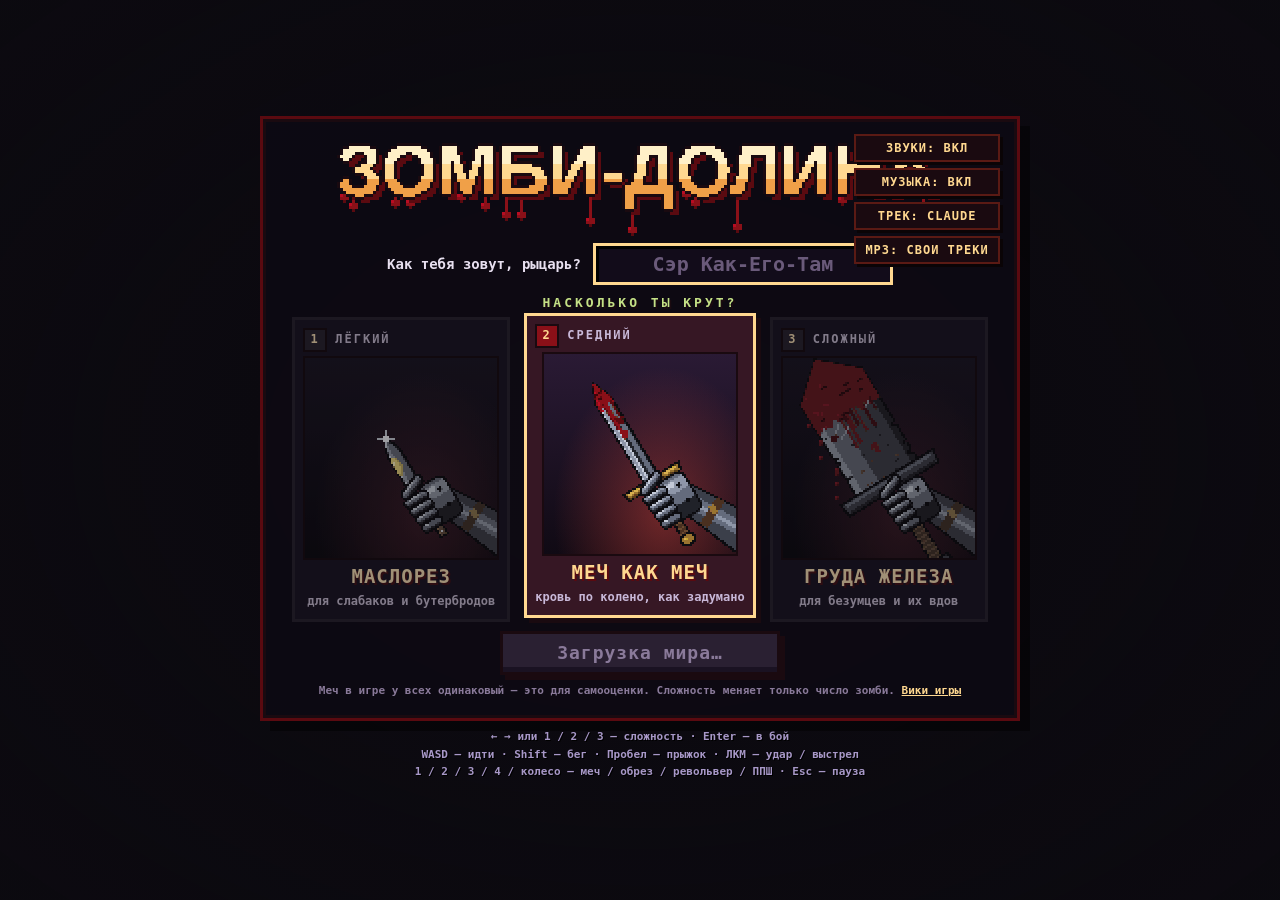
==== index.html @ a24e1ecd "Update build: bride zones, lash, leap, tempo; phase 2 freeze fix; sound watchdog; Pakhom keeps the P" ====
<!doctype html>
<html lang="ru">
<head>
  <meta charset="utf-8" />
  <meta name="viewport" content="width=device-width, initial-scale=1" />
  <title>Зомби-долина</title>
  <style> /* score + combo (ui/score.js): total top right, the multiplier, its 2 s window, the pot; points popping over the kills */
    #score, #pops { --ol: -2px -2px #1a0a10, 0 -2px #1a0a10, 2px -2px #1a0a10, -2px 0 #1a0a10, 2px 0 #1a0a10, -2px 2px #1a0a10, 0 2px #1a0a10, 2px 2px #1a0a10; }
    #score { position: absolute; right: 26px; top: 14px; text-align: right; color: #ffd890; }
    #scoreN { display: inline-block; font-size: 44px; line-height: 1; letter-spacing: 1px; transform-origin: 100% 60%; text-shadow: var(--ol), 4px 4px 0 #7a0812, 6px 6px 0 #1a0a10; }
    #scoreN.up { color: #fff0c8; transform: scale(1.12); }
    #scoreN.zero { visibility: hidden; }
    #combo { display: none; --heat: #ffd890; }
    #combo.on { display: block; }
    #comboRow { display: flex; justify-content: flex-end; align-items: center; gap: 12px; margin-top: 4px; }
    #comboBump { display: inline-block; transform-origin: 70% 70%; }
    #comboX { display: inline-block; font-size: 84px; line-height: 0.9; font-style: italic; letter-spacing: -3px; padding-right: 10px; color: var(--heat);
      text-shadow: -3px -3px #1a0a10, 0 -3px #1a0a10, 3px -3px #1a0a10, -3px 0 #1a0a10, 3px 0 #1a0a10, -3px 3px #1a0a10, 0 3px #1a0a10, 3px 3px #1a0a10,
        6px 6px 0 #7a0812, 8px 8px 0 #5a0a10, 10px 10px 0 #1a0a10; animation: comboThrob 0.55s ease-in-out infinite; }
    #comboMax { display: none; padding: 4px 9px 3px; font-size: 18px; letter-spacing: 2px; color: #ffe8b0; background: #9a0016; box-shadow: 3px 3px 0 #1a0a10; transform: skewX(-12deg); }
    #combo.max #comboX { font-size: 100px; animation: comboShake 0.1s steps(1) infinite; }
    #combo.max #comboMax { display: inline-block; animation: comboBlink 0.3s steps(1) infinite; }
    #combo.hit #comboX { color: #5a0a10; text-shadow: -3px -3px #ffd890, 3px -3px #ffd890, -3px 3px #ffd890, 3px 3px #ffd890, 0 -3px #ffd890, 0 3px #ffd890, 8px 8px 0 #1a0a10; }
    #comboBar { margin: 8px 0 0 auto; width: 210px; height: 8px; background: #1a0a10; box-shadow: 0 0 0 2px #1a0a10, 4px 4px 0 2px #5a0a10; }
    #comboFill { height: 100%; background: var(--heat); transform-origin: 100% 50%; }
    #combo.low #comboFill { animation: comboLow 0.16s steps(1) infinite; }
    #comboPot { display: block; margin-top: 10px; font-size: 26px; line-height: 1; font-style: normal; color: #ffe8b0; text-shadow: var(--ol), 3px 3px 0 #7a0812, 5px 5px 0 #1a0a10; }
    #comboFly { position: absolute; right: 0; top: 0; opacity: 0; font-size: 30px; line-height: 1; font-style: normal; color: #fff0c8; transform-origin: 100% 50%;
      text-shadow: var(--ol), 3px 3px 0 #7a0812, 5px 5px 0 #1a0a10; }
    #comboFly.burn { color: #9a0016; text-decoration: line-through; text-shadow: var(--ol); }
    @keyframes comboThrob { 0%, 100% { transform: rotate(-2deg); } 50% { transform: rotate(2deg) scale(1.07); } }
    @keyframes comboLow { 50% { background: #5a0a10; } }
    @keyframes comboShake { 0% { transform: translate(2px, -2px) rotate(-2deg); } 25% { transform: translate(-3px, 1px) rotate(1deg); }
      50% { transform: translate(1px, 2px) rotate(2deg); } 75% { transform: translate(-1px, -3px) rotate(-1deg); } }
    @keyframes comboBlink { 50% { background: #ffd890; color: #5a0a10; } }
    #pops { position: absolute; inset: 0; overflow: hidden; }
    .pop { position: absolute; left: 0; top: 0; opacity: 0; white-space: nowrap; text-align: center; }
    .pop b { display: block; font-size: 26px; line-height: 1; color: #ffd890; text-shadow: var(--ol), 3px 3px 0 #7a0812, 5px 5px 0 #1a0a10; }
    .pop i { display: inline-block; margin-top: 6px; padding: 3px 8px 2px; font-size: 15px; font-style: normal; letter-spacing: 1px; color: #ffe8b0; background: #9a0016; box-shadow: 3px 3px 0 #1a0a10; transform: skewX(-12deg); }
    .pop i:empty { display: none; }
    .pop.t2 b { font-size: 34px; color: #ffc050; }
    .pop.t3 b { font-size: 44px; color: #ff8c3c; }
    .pop.t4 b { font-size: 58px; color: #ff4632; }
    .pop.t3 i, .pop.t4 i { font-size: 18px; }
    .pop.cut b { font-size: 19px; color: #e8d8b0; }
  </style>
  <style>
    html, body { margin: 0; height: 100%; background: #0c0a10; overflow: hidden; }
    #game { position: fixed; inset: 0; width: 100vw; height: 100vh; display: block; image-rendering: pixelated; }
    #overlay { position: fixed; inset: 0; display: flex; flex-direction: column; align-items: center; justify-content: center; gap: 12px;
      padding: 24px; background: rgba(12, 10, 16, 0.72); color: #e8e0f0; font: 600 18px/1.5 ui-monospace, Menlo, monospace; text-align: center; cursor: pointer; }
    #overlay h1 { margin: 0; font-size: 44px; letter-spacing: 2px; color: #ffd890; text-shadow: 3px 3px 0 #5a0a10; }
    .audio { display: flex; gap: 12px; justify-content: center; margin-top: 12px; }
    .audio button { font: 700 15px ui-monospace, Menlo, monospace; letter-spacing: 1px; padding: 7px 14px; color: #ffd890; background: #1a0a10; border: 2px solid #5a1a14; box-shadow: 3px 3px 0 #0a0406; cursor: pointer; }
    .audio button:hover { background: #2a1018; }
    .audio button.off { color: #7a6a8a; border-color: #3a2a48; }
    #overlay.hidden, #hud.hidden, #dead.hidden { display: none; }
    body.shot #overlay { display: none; }
    #toast { position: fixed; left: 50%; bottom: 64px; transform: translateX(-50%); padding: 6px 14px; background: rgba(12, 10, 16, 0.82);
      color: #ffd890; font: 600 16px ui-monospace, Menlo, monospace; border: 2px solid #5a0a10; opacity: 0; transition: opacity 0.3s; pointer-events: none; }
    #toast.on { opacity: 1; }
    #dialog { position: fixed; left: 50%; bottom: 36px; width: min(1040px, 84vw); transform: translateX(-50%); box-sizing: border-box; padding: 14px 20px 12px;
      background: rgba(18, 9, 24, 0.94); border: 3px solid #5a1a14; box-shadow: 0 0 0 3px #1a0a10, 6px 6px 0 3px #0a0406; color: #e8dcc8; font: 600 20px/1.45 ui-monospace, Menlo, monospace; }
    #dialog { display: flex; gap: 18px; align-items: flex-start; z-index: 5; background: #120818; } /* over the weapon panel while you talk */
    #dialog.hidden { display: none; }
    #dialog .face { flex: none; width: 192px; height: 192px; image-rendering: pixelated; border: 3px solid #1a0a10; box-shadow: 0 0 0 2px #5a1a14; }
    #dialog .body { flex: 1; min-width: 0; }
    #dialog .who { display: block; margin-bottom: 8px; font-size: 20px; letter-spacing: 2px; color: #ffd890; text-shadow: 2px 2px 0 #5a0a10; }
    #dialog .text { margin: 0 0 12px; min-height: 4.3em; font-size: 22px; line-height: 1.4; }
    #dialog .opts p { margin: 4px 0; font-size: 20px; color: #ffb070; }
    #dialog .opts .hint { color: #8a7a9a; font-size: 15px; }
    #dialog .opts.wait { visibility: hidden; }
    /* the end, Hotline Miami style: stripes rolling behind, the title shaking in two colours, the stats sliding in and counting up,
       the grade stamped down last, then what you missed */
    #end { position: fixed; inset: 0; z-index: 9; display: flex; flex-direction: column; align-items: center; justify-content: center; gap: 4px; overflow: hidden;
      background: repeating-linear-gradient(-30deg, rgba(90,0,14,0.9) 0 40px, rgba(40,0,8,0.94) 40px 80px); background-size: 160px 160px; animation: endRoll 6s linear infinite;
      color: #e8dcc8; font: 700 18px ui-monospace, Menlo, monospace; cursor: pointer; text-align: center; }
    #end::before { content: ''; position: absolute; inset: 0; background: radial-gradient(ellipse at center, transparent 30%, rgba(4,0,2,0.85) 80%); pointer-events: none; }
    #end > * { position: relative; }
    #end.hidden { display: none; }
    @keyframes endRoll { to { background-position: 160px 0; } }
    #end h1 { margin: 0; font-size: 66px; letter-spacing: 8px; color: #ffe8c0; text-shadow: -4px 0 #ff2a5a, 4px 0 #2ad8ff, 6px 6px 0 #1a0006; animation: endShake 0.12s steps(1) infinite; transform: skewX(-8deg); }
    @keyframes endShake { 0% { transform: skewX(-8deg) translate(0, 0); } 33% { transform: skewX(-8deg) translate(2px, -1px); } 66% { transform: skewX(-8deg) translate(-2px, 1px); } }
    #end .name { margin: 0 0 4px; color: #ffd890; letter-spacing: 4px; }
    #end .rows p { margin: 2px 0; display: flex; gap: 40px; justify-content: space-between; min-width: 400px; padding: 2px 12px; background: rgba(10,0,4,0.55); opacity: 0; animation: endRow 0.3s ease-out forwards; }
    @keyframes endRow { from { opacity: 0; transform: translateX(-60px); } to { opacity: 1; transform: none; } }
    #end .rows i { font-style: normal; color: #c8b0d0; }
    #end .rows b { color: #fff0c8; }
    #end .grade { font-size: 190px; line-height: 1; color: #ffd890; text-shadow: -6px 0 #ff2a5a, 6px 0 #2ad8ff, 10px 10px 0 #1a0a10; opacity: 0; animation: endStamp 0.35s cubic-bezier(.2,1.6,.4,1) forwards; }
    @keyframes endStamp { from { opacity: 0; transform: scale(3) rotate(-12deg); } to { opacity: 1; transform: scale(1) rotate(-6deg); } }
    #end .missed { margin-top: 6px; opacity: 0; animation: endRow 0.4s ease-out forwards; }
    #end .missed b { display: block; color: #ff4a3a; letter-spacing: 4px; font-size: 16px; margin-bottom: 4px; }
    #end .missed p { margin: 2px 0; color: #e8c8b8; font-style: italic; font-weight: 400; font-size: 16px; }
    #end .hint { margin: 8px 0 0; color: #a88a9a; font-style: italic; font-size: 15px; }
    #end .credit { font-size: 11px; color: #8a7a9a; font-weight: 400; margin-top: 8px; }
    #end .again { margin-top: 10px; color: #c8b8d8; font-size: 14px; animation: dread 1.4s ease-in-out infinite; }
    #plaque { position: fixed; left: 50%; top: 58%; transform: translateX(-50%); pointer-events: none; opacity: 0; transition: opacity 0.7s; }
    #plaque.on { opacity: 1; animation: dread 2.8s ease-in-out infinite; }
    #plaque canvas { display: block; image-rendering: pixelated; }
    #plaque.jolt canvas { animation: jolt 0.24s steps(1) 1; }
    @keyframes dread { 50% { filter: brightness(1.3); } }
    @keyframes jolt { 0% { transform: translate(-4px, 3px); } 33% { transform: translate(4px, -2px); } 66% { transform: translate(-2px, 1px); } }
    body.shot #plaque { transition: none; animation: none; }
    #hud { position: fixed; inset: 0; pointer-events: none; font: 700 16px ui-monospace, Menlo, monospace; color: #e8e0f0; }
    #hp { position: absolute; left: 24px; bottom: 24px; width: 260px; height: 18px; border: 3px solid #1a0a10; background: #2a0c12; box-shadow: 0 0 0 2px #5a0a10; }
    #hpfill { height: 100%; width: 100%; background: linear-gradient(#ff5a4a, #b0101c 60%, #7a0812); transition: width 0.15s; }
    #hp span { position: absolute; left: -2px; top: -26px; color: #ffd890; text-shadow: 2px 2px 0 #5a0a10; }
    #st { position: absolute; left: 24px; bottom: 8px; width: 260px; height: 6px; border: 2px solid #1a0a10; background: #1c2414; box-shadow: 0 0 0 1px #3a4a1a; }
    #stfill { height: 100%; width: 100%; background: linear-gradient(#f0f080, #a8b830); }
    #st.winded #stfill { background: #7a6a3a; }
    #timer { position: absolute; left: 50%; top: 14px; transform: translateX(-50%); font-size: 22px; letter-spacing: 3px; color: #e8dcc8; text-shadow: -2px -2px #1a0a10, 2px -2px #1a0a10, -2px 2px #1a0a10, 2px 2px #1a0a10, 3px 3px 0 #5a0a10; } /* the run's time */
    #tips { position: absolute; left: 50%; bottom: 150px; transform: translateX(-50%); font-size: 20px; letter-spacing: 2px; color: #fff4d8; opacity: 0; transition: opacity 0.5s; text-shadow: -2px -2px #1a0a10, 2px -2px #1a0a10, -2px 2px #1a0a10, 2px 2px #1a0a10, 3px 3px 0 #7a0812; white-space: nowrap; } /* the first minute's tips (ui/tips.js) */
    #tips.on { opacity: 1; animation: tipBob 1.6s ease-in-out infinite; }
    @keyframes tipBob { 50% { margin-bottom: 4px; } }
    #goal { position: absolute; left: 26px; top: 18px; color: #ffd890; text-shadow: -2px -2px #1a0a10, 2px -2px #1a0a10, -2px 2px #1a0a10, 2px 2px #1a0a10, 4px 4px 0 #5a0a10; } /* what to do now (level/goal.js) */
    #goal.hidden { display: none; }
    #goal span { display: block; font-size: 13px; letter-spacing: 3px; color: #a08ab0; }
    #goal b { display: block; margin-top: 2px; font-size: 22px; letter-spacing: 1px; }
    #goal.new b { animation: goalNew 1.6s steps(8) 1; }
    @keyframes goalNew { 0%, 25%, 50% { color: #fff4d8; transform: translateX(6px); } 12%, 37%, 62% { color: #c8102a; transform: none; } 100% { color: #ffd890; } }
    #mark { position: absolute; transform: translate(-50%, -100%); text-align: center; color: #b8d0ff; text-shadow: -2px -2px #0a0a1a, 2px -2px #0a0a1a, -2px 2px #0a0a1a, 2px 2px #0a0a1a; animation: markBob 0.9s ease-in-out infinite; } /* the way on, over the tower door */
    #mark.hidden { display: none; }
    #mark i { display: block; font: normal 700 30px/1 ui-monospace, Menlo, monospace; }
    #mark span { font-size: 14px; letter-spacing: 1px; }
    @keyframes markBob { 50% { margin-top: -6px; } }
    #arms { position: absolute; right: 16px; bottom: 12px; zoom: 1.5; display: flex; flex-direction: column; gap: 8px; align-items: flex-end; } /* weapon panel (ui/hud.js) */
    #arms .slot { position: relative; box-sizing: border-box; width: 184px; height: 46px; padding: 0 10px 0 14px; display: grid; grid: 1fr auto auto 1fr / 88px 1fr; column-gap: 10px;
      background: rgba(14, 9, 20, 0.82); border: 2px solid #1a0a10; box-shadow: 0 0 0 2px #3a2a48; transform-origin: 100% 50%; }
    #arms .slot.hidden { display: none; }
    #arms .key { position: absolute; left: -2px; top: -2px; width: 15px; height: 15px; font-size: 12px; line-height: 15px; text-align: center; color: #8a7a9a; background: #1a0a10; }
    #arms canvas { grid-column: 1; grid-row: 1 / 5; place-self: center; image-rendering: pixelated; filter: saturate(0.45) brightness(0.8); }
    #arms [data-arm=sword] canvas { grid-column: 1 / 3; } /* no rounds: the long blade takes the whole row */
    #arms .cnt { grid-column: 2; grid-row: 2; text-align: right; font-size: 13px; line-height: 20px; color: #7a6a8a; }
    #arms .cnt b { font-size: 20px; color: #b8a8c8; }
    #arms .cnt i { font-style: normal; }
    #arms .bar { grid-column: 2; grid-row: 3; height: 4px; margin-top: 2px; background: #2a2032; }
    #arms .bar div { height: 100%; width: 100%; background: #8a7a6a; }
    #arms .sel { transform: scale(1.1); background: rgba(36, 20, 48, 0.9); box-shadow: 0 0 0 2px #ffd890, 3px 3px 0 3px #5a0a10; animation: pick 0.22s ease-out; }
    #arms .sel .key { background: #ffd890; color: #1a0a10; }
    #arms .sel canvas { filter: drop-shadow(2px 2px 0 #1a0a10); }
    #arms .sel .cnt { color: #c8b8d8; }
    #arms .sel .cnt b { color: #ffd890; text-shadow: 2px 2px 0 #5a0a10; }
    #arms .sel .bar div { background: #ffd890; }
    #arms .empty .cnt b { color: #ff3a30; animation: blink 0.4s steps(1) infinite; }
    #arms .empty .bar div { background: #c01020; }
    @keyframes pick { 0% { transform: scale(1.3) translateX(-10px); box-shadow: 0 0 0 3px #fff6dc, 3px 3px 0 3px #5a0a10; } 45% { transform: scale(1.05); } }
    @keyframes blink { 50% { opacity: 0.3; } }
    #boss { position: absolute; left: 50%; bottom: 26px; width: min(560px, 46vw); transform: translateX(-50%); text-align: center; }
    #boss.hidden { display: none; }
    #boss span { display: block; margin-bottom: 6px; color: #ffd890; letter-spacing: 4px; text-shadow: 2px 2px 0 #5a0a10; }
    #bossBar { position: relative; height: 14px; border: 3px solid #1a0a10; background: #2a0c12; box-shadow: 0 0 0 2px #5a0a10; }
    #bossChunk, #bossFill { position: absolute; left: 0; top: 0; bottom: 0; width: 100%; }
    #bossChunk { background: #ffd890; transition: width 0.5s ease-in 0.45s; } /* the bite a blow took lingers, then drains */
    #bossFill { background: linear-gradient(#d0283c, #8a0a1c 60%, #4e0410); }
    #cross { position: absolute; left: 50%; top: 50%; width: 4px; height: 4px; margin: -2px 0 0 -2px; background: #ffd890; box-shadow: 0 0 0 1px #1a0a10; }
    #hurt { position: fixed; inset: 0; pointer-events: none; opacity: 0; background: radial-gradient(ellipse at center, transparent 45%, rgba(160, 0, 20, 0.85) 100%); }
    #dead { position: fixed; inset: 0; display: flex; flex-direction: column; align-items: center; justify-content: center; background: rgba(60, 0, 8, 0.55);
      color: #ffd890; font: 700 20px ui-monospace, Menlo, monospace; text-shadow: 3px 3px 0 #2a0006; pointer-events: none; }
    #dead h1 { font-size: 64px; margin: 0 0 12px; color: #ff3030; }
  </style>
  <script type="module" crossorigin src="./assets/index-BRkAwffe.js"></script>
  <link rel="modulepreload" crossorigin href="./assets/three.module-XIyfNGYK.js">
  <link rel="modulepreload" crossorigin href="./assets/config-BKam7wqf.js">
  <link rel="modulepreload" crossorigin href="./assets/game-DE-IoDGG.js">
  <link rel="modulepreload" crossorigin href="./assets/math-DbhsiLJH.js">
  <link rel="modulepreload" crossorigin href="./assets/controller-CVz6_z1r.js">
  <link rel="modulepreload" crossorigin href="./assets/health-qaPNN-iI.js">
  <link rel="modulepreload" crossorigin href="./assets/sword-Db46wwe0.js">
  <link rel="modulepreload" crossorigin href="./assets/pistol-Bp3r5UcH.js">
  <link rel="modulepreload" crossorigin href="./assets/brain-CezSxd8L.js">
  <link rel="stylesheet" crossorigin href="./assets/index-ACtl2GTf.css">
</head>
<body>
  <canvas id="game"></canvas>
  <div id="hurt"></div>
  <div id="hud" class="hidden">
    <div id="pops"></div>
    <div id="score"><b id="scoreN">0</b><div id="combo"><div id="comboRow"><i id="comboMax">МАКС</i><span id="comboBump"><b id="comboX"></b></span></div>
      <div id="comboBar"><div id="comboFill"></div></div><em id="comboPot"></em></div><em id="comboFly"></em></div>
    <div id="hp"><div id="hpfill"></div><span>HP</span></div>
    <div id="st"><div id="stfill"></div></div>
    <div id="arms">
      <div class="slot" data-arm="sword"><b class="key">1</b><canvas></canvas></div>
      <div class="slot" data-arm="gun"><b class="key">2</b><canvas></canvas><div class="cnt"><b></b>/<i></i></div><div class="bar"><div></div></div></div>
      <div class="slot" data-arm="pistol"><b class="key">3</b><canvas></canvas><div class="cnt"><b></b>/<i></i></div><div class="bar"><div></div></div></div>
      <div class="slot" data-arm="smg"><b class="key">4</b><canvas></canvas><div class="cnt"><b></b>/<i></i></div><div class="bar"><div></div></div></div>
    </div>
    <div id="timer">00:00</div><div id="tips"></div>
    <div id="mark" class="hidden"><i>▼</i><span></span></div>
    <div id="goal" class="hidden"><span>ЗАДАЧА</span><b></b></div>
    <div id="cross"></div>
    <div id="boss" class="hidden"><span>КОРОЛЬ-ЗОМБИ</span><div id="bossBar"><div id="bossChunk"></div><div id="bossFill"></div></div></div>
  </div>
  <div id="plaque"><canvas></canvas></div>
  <div id="end" class="hidden" onclick="location.reload()"><h1>УРОВЕНЬ ПРОЙДЕН</h1><p class="name"></p><div class="rows"></div><b class="grade"></b><div class="missed"></div><p class="hint">Где-то очень далеко кто-то недовольно цокнул языком.</p><p class="credit">Музыка из туалета: «Fluffing a Duck», Kevin MacLeod (incompetech.com), CC BY 4.0</p><p class="again">Кликни — заново</p></div>
  <div id="dialog" class="hidden"><canvas class="face"></canvas><div class="body"><b class="who"></b><p class="text"></p><div class="opts"></div></div></div>
  <div id="dead" class="hidden"><h1>ТЫ МЁРТВ</h1><p>Кликни, чтобы снова в бой</p></div>
  <div id="overlay"><h1>ЗОМБИ-ДОЛИНА</h1><p id="status">Загрузка мира…</p></div>
  <div id="menu" class="hidden"></div>
  <div id="toast"></div>
</body>
</html>
---- assets/index-ACtl2GTf.css ----
#menu{--px: 2;--tpx: 3;position:fixed;inset:0;z-index:10;display:flex;flex-direction:column;align-items:center;justify-content:center;gap:calc(var(--px) * 5px);padding:8px;box-sizing:border-box;color:#e8e0f0;font:600 calc(var(--px) * 7px)/1.35 ui-monospace,Menlo,monospace;background:radial-gradient(ellipse at center,#0c0a104d,#0c0a10c7);user-select:none}#menu.hidden{display:none}#menu p{margin:0}#menu canvas{display:block;image-rendering:pixelated;width:calc(var(--w) * var(--px) * 1px);height:calc(var(--h) * var(--px) * 1px)}#menu .panel{display:flex;flex-direction:column;align-items:center;gap:calc(var(--px) * 4.5px);padding:calc(var(--px) * 6px) calc(var(--px) * 13px) calc(var(--px) * 8px);background:#0e0a14d6;border:3px solid #1a0a10;box-shadow:0 0 0 3px #5a0a10,10px 10px 0 3px #00000073}#menu .panel.shake{animation:shake .34s}#menu h1{margin:0 0 calc(var(--px) * -7px)}#menu h1 canvas{width:calc(var(--w) * var(--tpx) * 1px);height:calc(var(--h) * var(--tpx) * 1px)}#menu .who{display:flex;align-items:center;gap:calc(var(--px) * 6px)}#menu input{width:calc(var(--px) * 150px);padding:calc(var(--px) * 3px) calc(var(--px) * 5px);box-sizing:border-box;text-align:center;font:700 calc(var(--px) * 10px) ui-monospace,Menlo,monospace;color:#ffd890;caret-color:#ffd890;background:#120c1a;border:3px solid #5a0a10;outline:none;box-shadow:inset 3px 3px #000;user-select:text}#menu input::placeholder{color:#6a5a7a}#menu input:focus{border-color:#ffd890}#menu .ask{margin-bottom:calc(var(--px) * -2px);font-size:calc(var(--px) * 6.5px);letter-spacing:3px;text-transform:uppercase;color:#c4e086;text-shadow:2px 2px 0 #1a0a10}#menu .cards{display:flex;gap:calc(var(--px) * 7px)}#menu .card{display:flex;flex-direction:column;align-items:center;gap:calc(var(--px) * 2px);padding:calc(var(--px) * 4px) calc(var(--px) * 4px) calc(var(--px) * 5px);color:inherit;font:inherit;background:#1e142ce0;border:3px solid #2a2032;cursor:pointer;opacity:.72;filter:saturate(.6) brightness(.9);transition:transform .12s,opacity .12s,filter .12s}#menu .card:hover{opacity:.88}#menu .card.on{opacity:1;filter:none;border-color:#ffd890;background:#3a1826eb;transform:translateY(calc(var(--px) * -2px));box-shadow:5px 5px #1a0a10;animation:slam .2s ease-out}#menu .tag{align-self:stretch;display:flex;align-items:center;gap:calc(var(--px) * 4px);font-size:calc(var(--px) * 6px);letter-spacing:2px;color:#c8b8d8}#menu .tag b{display:grid;place-items:center;width:calc(var(--px) * 10px);height:calc(var(--px) * 10px);color:#ffd890;background:#2a2032;border:2px solid #1a0a10}#menu .card.on .tag b{background:#8a1018}#menu .pic{display:block;border:2px solid #1a0a10;overflow:hidden;background:radial-gradient(ellipse at 62% 80%,rgba(150,40,60,.4),transparent 65%),linear-gradient(#1c1428,#0c0912)}#menu .card.on .pic{background:radial-gradient(ellipse at 62% 80%,rgba(220,70,60,.45),transparent 65%),linear-gradient(#2a1a34,#100a14)}#menu .name{font-size:calc(var(--px) * 9.5px);letter-spacing:1px;color:#ffd890;text-shadow:2px 2px 0 #5a0a10}#menu .joke{font-size:calc(var(--px) * 6px);color:#c8b8d8;white-space:nowrap}#menu .go{min-width:calc(var(--px) * 140px);padding:calc(var(--px) * 5px) calc(var(--px) * 13px);cursor:pointer;font:900 calc(var(--px) * 13px)/1 ui-monospace,Menlo,monospace;letter-spacing:4px;color:#ffd890;text-shadow:2px 2px 0 #3a060a;background:#8a1018;border:3px solid #1a0a10;box-shadow:inset 0 -5px #5a0a10,inset 0 3px #b80c22,5px 5px #1a0a10;animation:throb 1.8s ease-in-out infinite}#menu .go:hover:not(:disabled){background:#a8061a;animation:none}#menu .go:active:not(:disabled){transform:translate(2px,2px);box-shadow:inset 0 -5px #5a0a10,3px 3px #1a0a10}#menu .go:disabled{cursor:wait;font-size:calc(var(--px) * 9px);letter-spacing:1px;color:#8a7a9a;text-shadow:none;background:#2a2032;box-shadow:inset 0 -5px #1a1222,5px 5px #1a0a10;animation:none}#menu button:focus-visible{outline:2px dashed #ffd890;outline-offset:3px}#menu .note{font-size:calc(var(--px) * 5.5px);color:#8a7a9a}#menu .keys{font-size:calc(var(--px) * 5.5px);line-height:1.6;text-align:center;color:#a898c8;text-shadow:1px 1px 0 #000}@keyframes slam{0%{transform:translateY(calc(var(--px) * -2px)) scale(1.08)}}@keyframes shake{20%{transform:translate(-6px,3px) rotate(-.5deg)}40%{transform:translate(6px,-2px) rotate(.4deg)}60%{transform:translate(-3px,2px)}80%{transform:translate(2px,-1px)}}@keyframes throb{50%{background:#a8061a}}@media (max-height: 700px){#menu{--px: 1.5;--tpx: 2}}@media (min-width: 1700px) and (min-height: 1000px){#menu{--px: 3;--tpx: 4}}#menu .panel{position:relative}#menu .panel .audio{position:absolute;top:12px;right:14px;margin:0;flex-direction:column;gap:6px}#menu .panel .audio button{font-size:12px;padding:5px 9px}#menu .note a{color:#ffd890}
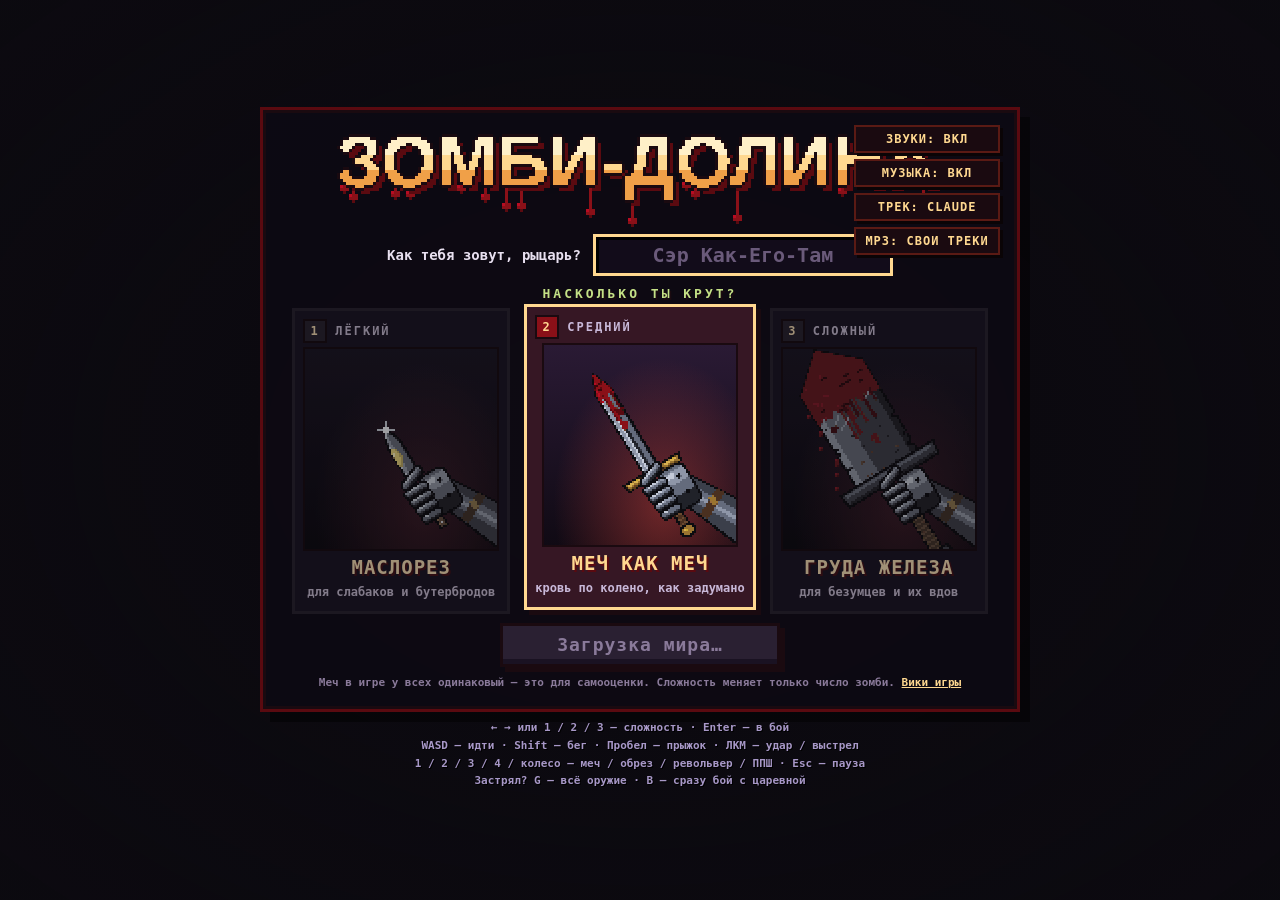
==== commit 2da687e0: "Update build: G and B shortcuts, quieter princess lines Co-Authored-By: Claude Opus 5.5 <noreply@ant" ====
--- a/index.html
+++ b/index.html
@@ -158,7 +158,7 @@
       color: #ffd890; font: 700 20px ui-monospace, Menlo, monospace; text-shadow: 3px 3px 0 #2a0006; pointer-events: none; }
     #dead h1 { font-size: 64px; margin: 0 0 12px; color: #ff3030; }
   </style>
-  <script type="module" crossorigin src="./assets/index-BRkAwffe.js"></script>
+  <script type="module" crossorigin src="./assets/index-DH3cBkx8.js"></script>
   <link rel="modulepreload" crossorigin href="./assets/three.module-XIyfNGYK.js">
   <link rel="modulepreload" crossorigin href="./assets/config-BKam7wqf.js">
   <link rel="modulepreload" crossorigin href="./assets/game-DE-IoDGG.js">
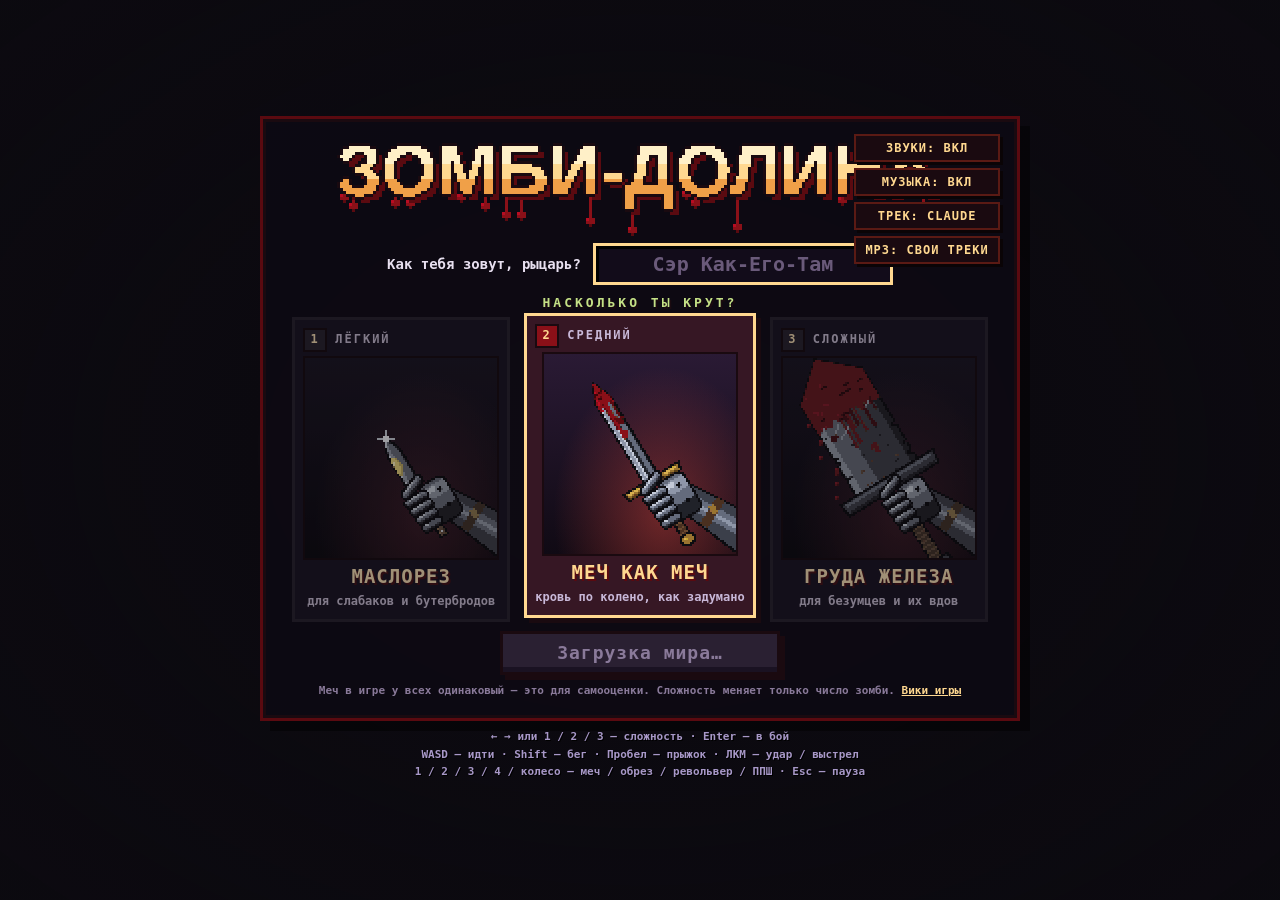
==== commit 9fb1dfdd: "Update build: G/B off, blue pill, glows, Pakhom says kill them first Co-Authored-By: Claude Opus 5.5" ====
--- a/index.html
+++ b/index.html
@@ -158,8 +158,8 @@
       color: #ffd890; font: 700 20px ui-monospace, Menlo, monospace; text-shadow: 3px 3px 0 #2a0006; pointer-events: none; }
     #dead h1 { font-size: 64px; margin: 0 0 12px; color: #ff3030; }
   </style>
-  <script type="module" crossorigin src="./assets/index-DH3cBkx8.js"></script>
-  <link rel="modulepreload" crossorigin href="./assets/three.module-XIyfNGYK.js">
+  <script type="module" crossorigin src="./assets/index-Bd-Ycwa-.js"></script>
+  <link rel="modulepreload" crossorigin href="./assets/three.module-BblPRNwT.js">
   <link rel="modulepreload" crossorigin href="./assets/config-BKam7wqf.js">
   <link rel="modulepreload" crossorigin href="./assets/game-DE-IoDGG.js">
   <link rel="modulepreload" crossorigin href="./assets/math-DbhsiLJH.js">
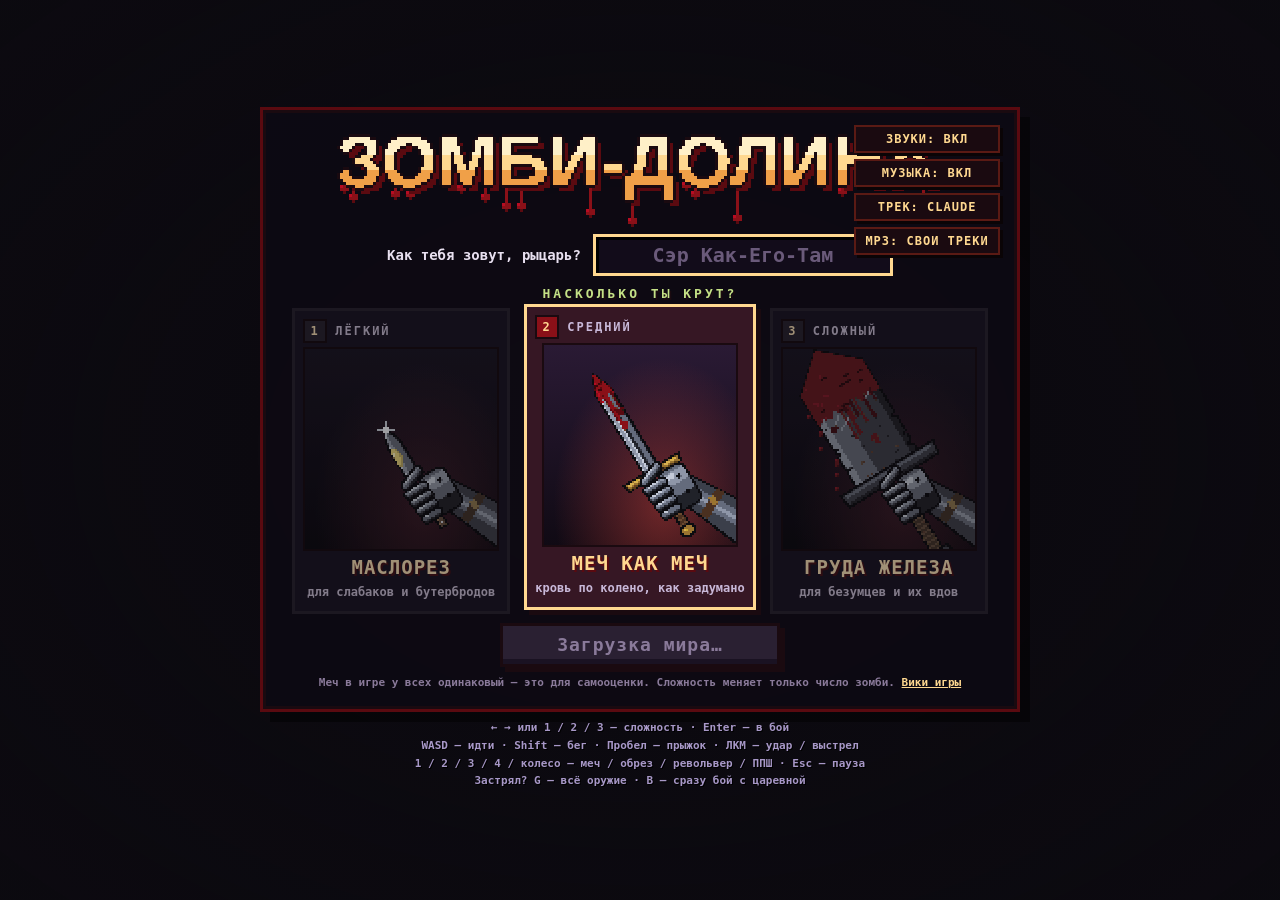
==== commit 9754cdfe: "Update build: G and B shortcuts back Co-Authored-By: Claude Opus 5.5 <noreply@anthropic.com>" ====
--- a/index.html
+++ b/index.html
@@ -153,12 +153,18 @@
     #bossChunk { background: #ffd890; transition: width 0.5s ease-in 0.45s; } /* the bite a blow took lingers, then drains */
     #bossFill { background: linear-gradient(#d0283c, #8a0a1c 60%, #4e0410); }
     #cross { position: absolute; left: 50%; top: 50%; width: 4px; height: 4px; margin: -2px 0 0 -2px; background: #ffd890; box-shadow: 0 0 0 1px #1a0a10; }
+    /* the blue pill's trip: a blue glow breathing in from the screen's edges, its hue drifting, while it lasts */
+    #trip { position: fixed; inset: 0; pointer-events: none; opacity: 0; transition: opacity 0.8s; mix-blend-mode: screen;
+      background: radial-gradient(ellipse at center, transparent 38%, rgba(40, 110, 255, 0.55) 78%, rgba(120, 60, 255, 0.85) 100%); animation: trip 2.4s ease-in-out infinite; }
+    #trip.on { opacity: 1; }
+    #trip.fade { opacity: 0.4; }
+    @keyframes trip { 0%, 100% { filter: hue-rotate(0deg) blur(0); transform: scale(1); } 50% { filter: hue-rotate(-50deg) blur(2px); transform: scale(1.04); } }
     #hurt { position: fixed; inset: 0; pointer-events: none; opacity: 0; background: radial-gradient(ellipse at center, transparent 45%, rgba(160, 0, 20, 0.85) 100%); }
     #dead { position: fixed; inset: 0; display: flex; flex-direction: column; align-items: center; justify-content: center; background: rgba(60, 0, 8, 0.55);
       color: #ffd890; font: 700 20px ui-monospace, Menlo, monospace; text-shadow: 3px 3px 0 #2a0006; pointer-events: none; }
     #dead h1 { font-size: 64px; margin: 0 0 12px; color: #ff3030; }
   </style>
-  <script type="module" crossorigin src="./assets/index-Bd-Ycwa-.js"></script>
+  <script type="module" crossorigin src="./assets/index-CtL9wQ_D.js"></script>
   <link rel="modulepreload" crossorigin href="./assets/three.module-BblPRNwT.js">
   <link rel="modulepreload" crossorigin href="./assets/config-BKam7wqf.js">
   <link rel="modulepreload" crossorigin href="./assets/game-DE-IoDGG.js">
@@ -172,7 +178,7 @@
 </head>
 <body>
   <canvas id="game"></canvas>
-  <div id="hurt"></div>
+  <div id="hurt"></div><div id="trip"></div>
   <div id="hud" class="hidden">
     <div id="pops"></div>
     <div id="score"><b id="scoreN">0</b><div id="combo"><div id="comboRow"><i id="comboMax">МАКС</i><span id="comboBump"><b id="comboX"></b></span></div>
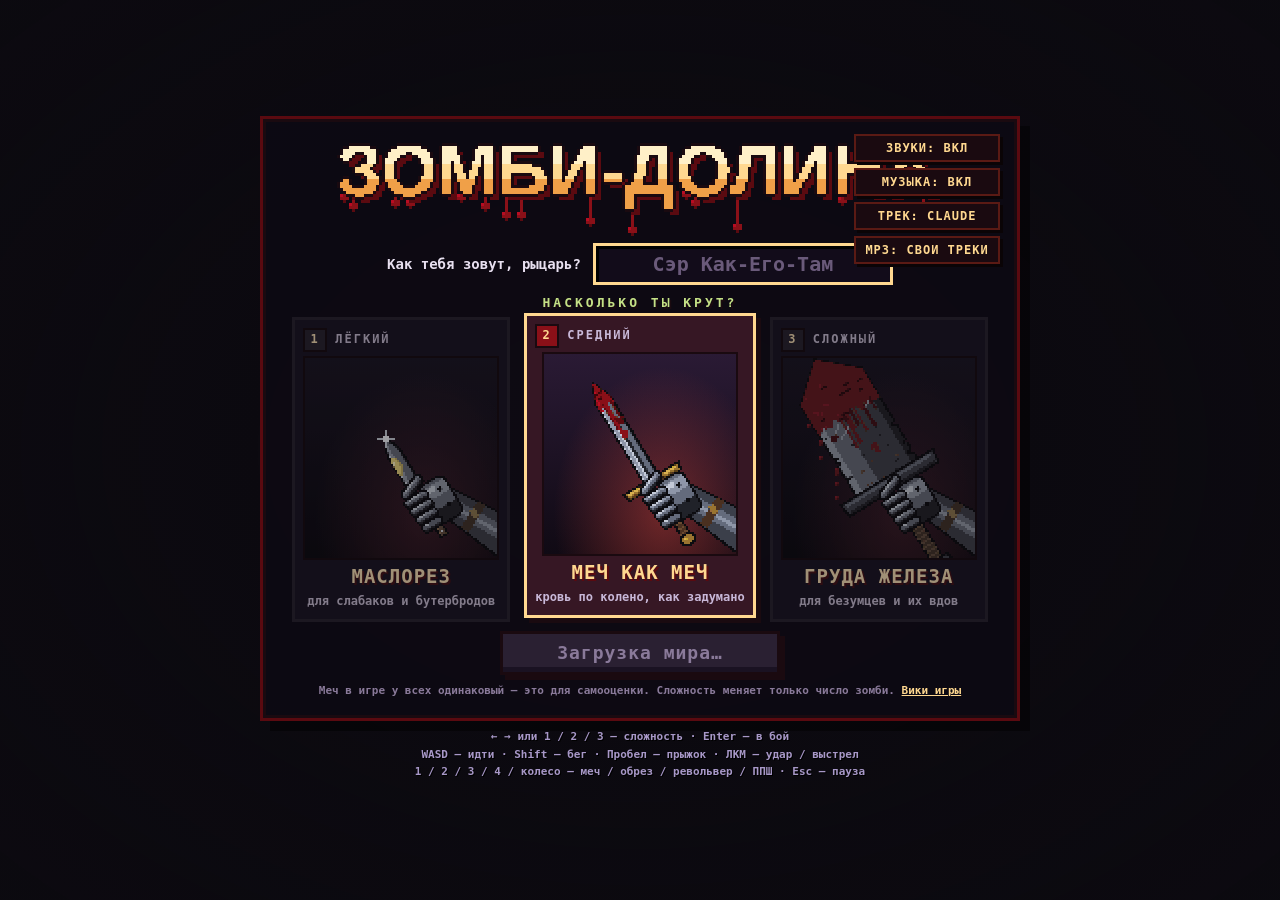
==== commit 6d525eb5: "Update build: G and B off Co-Authored-By: Claude Opus 5.5 <noreply@anthropic.com>" ====
--- a/index.html
+++ b/index.html
@@ -164,16 +164,16 @@
       color: #ffd890; font: 700 20px ui-monospace, Menlo, monospace; text-shadow: 3px 3px 0 #2a0006; pointer-events: none; }
     #dead h1 { font-size: 64px; margin: 0 0 12px; color: #ff3030; }
   </style>
-  <script type="module" crossorigin src="./assets/index-CtL9wQ_D.js"></script>
+  <script type="module" crossorigin src="./assets/index-CYBYmFqZ.js"></script>
   <link rel="modulepreload" crossorigin href="./assets/three.module-BblPRNwT.js">
   <link rel="modulepreload" crossorigin href="./assets/config-BKam7wqf.js">
-  <link rel="modulepreload" crossorigin href="./assets/game-DE-IoDGG.js">
+  <link rel="modulepreload" crossorigin href="./assets/game-7ina4Jtp.js">
   <link rel="modulepreload" crossorigin href="./assets/math-DbhsiLJH.js">
   <link rel="modulepreload" crossorigin href="./assets/controller-CVz6_z1r.js">
   <link rel="modulepreload" crossorigin href="./assets/health-qaPNN-iI.js">
   <link rel="modulepreload" crossorigin href="./assets/sword-Db46wwe0.js">
   <link rel="modulepreload" crossorigin href="./assets/pistol-Bp3r5UcH.js">
-  <link rel="modulepreload" crossorigin href="./assets/brain-CezSxd8L.js">
+  <link rel="modulepreload" crossorigin href="./assets/brain-CIcvDFgZ.js">
   <link rel="stylesheet" crossorigin href="./assets/index-ACtl2GTf.css">
 </head>
 <body>
